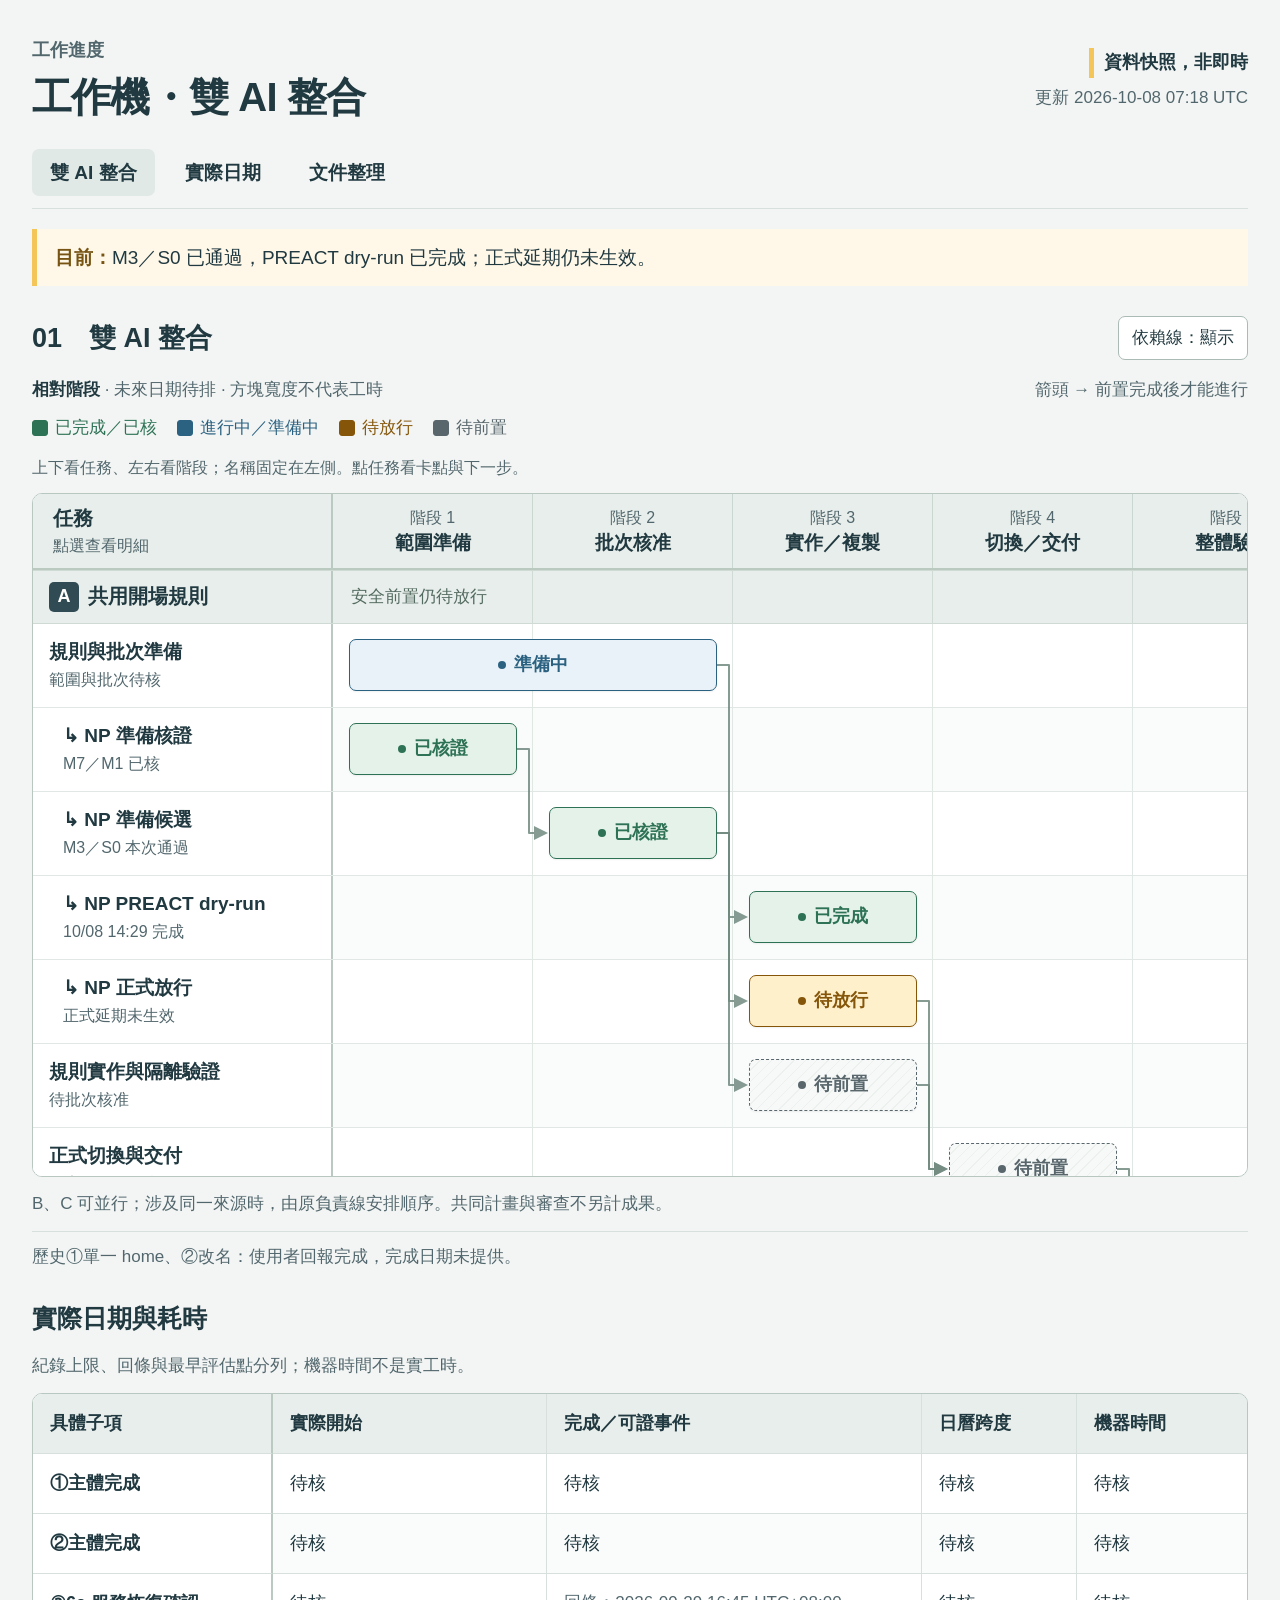
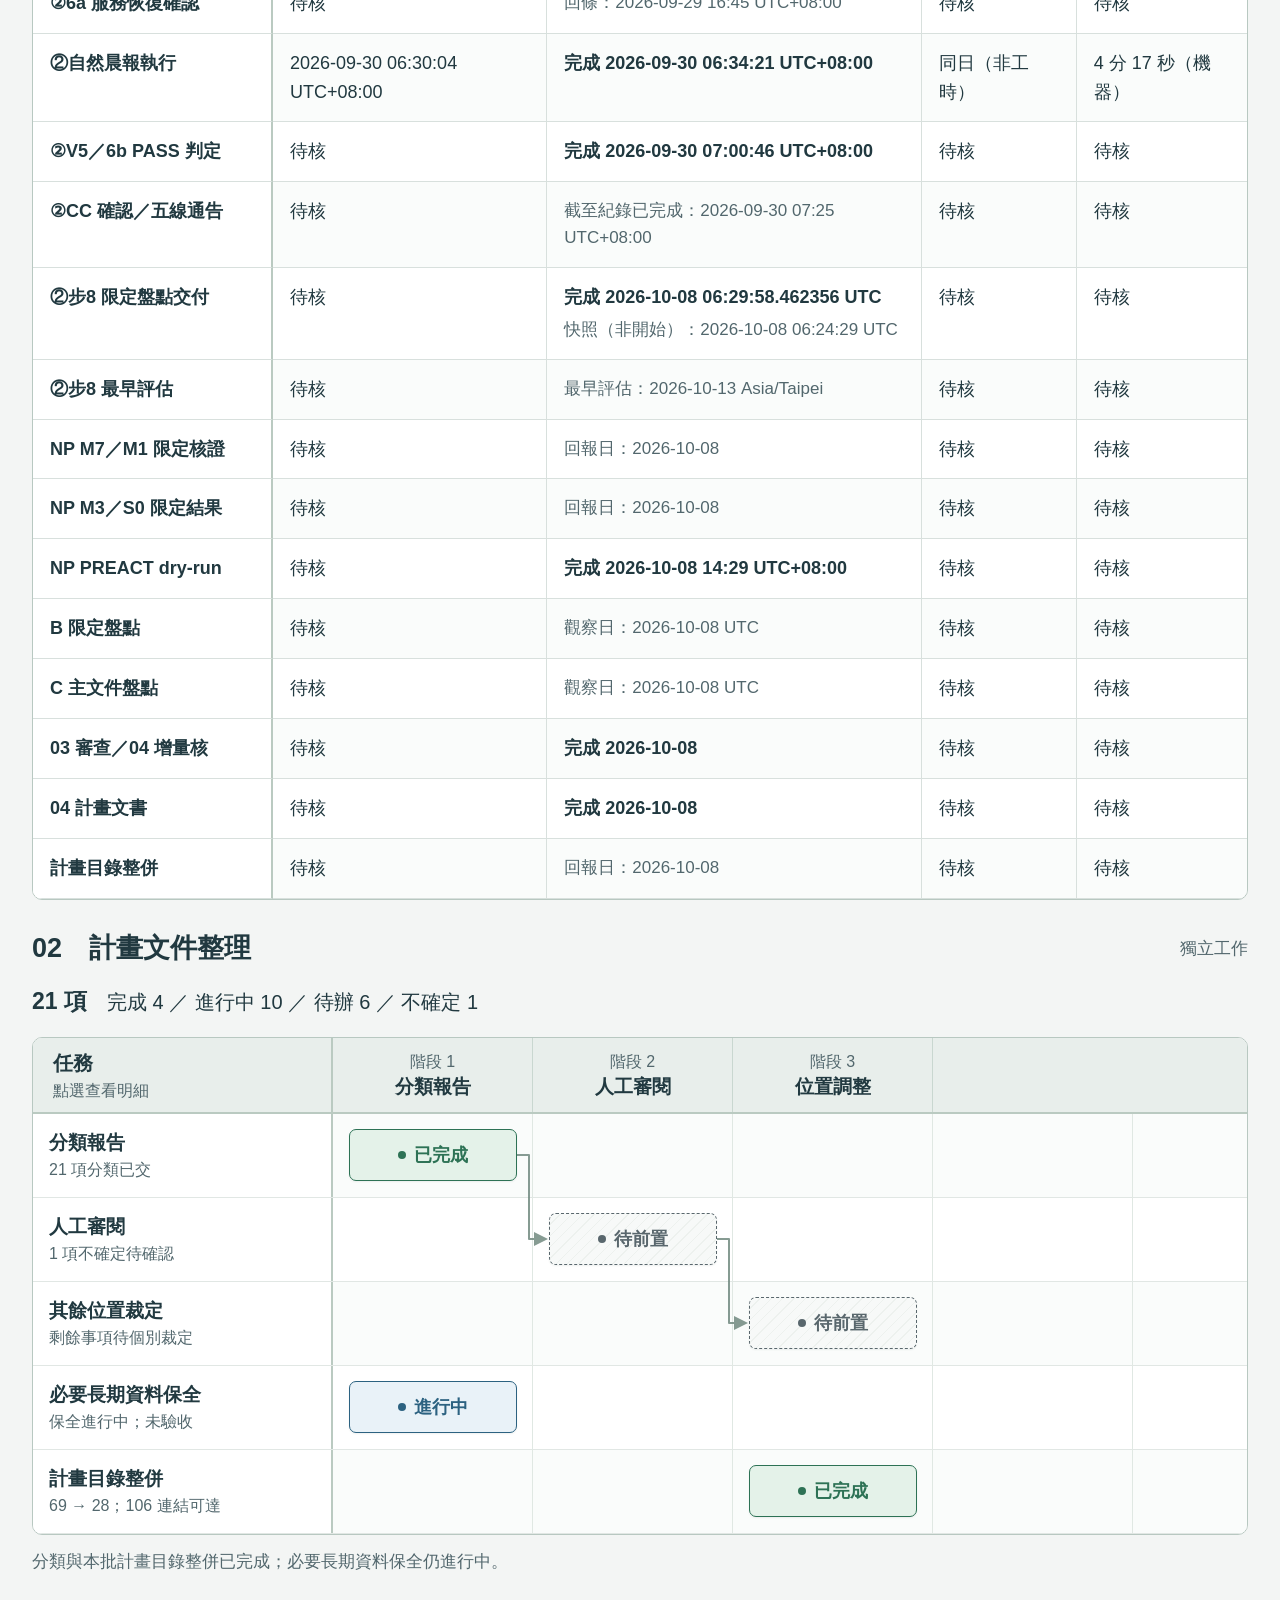
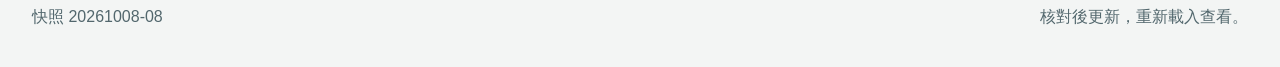
==== index.html @ adbd643a "Publish AI work gantt snapshot 20261008-08 Co-Authored-By: Claude Opus 5.5 <noreply@anthropic.com> C" ====
<!doctype html>
<html lang="zh-Hant">
<head>
<meta charset="utf-8">
<meta name="viewport" content="width=device-width,initial-scale=1">
<meta name="color-scheme" content="light">
<meta name="description" content="工作機與雙 AI 整合甘特圖，顯示任務、相對階段及前置依賴。">
<meta http-equiv="Content-Security-Policy" content="default-src 'none'; script-src 'self'; style-src 'self'; img-src 'self' data:; connect-src 'none'; base-uri 'none'; form-action 'none'; object-src 'none'">
<title>工作機・雙 AI 整合甘特圖</title>
<link rel="stylesheet" href="styles.css">
<script src="data.js" defer></script>
<script src="app.js" defer></script>
</head>
<body>
<a class="skip" href="#main">跳至甘特圖</a>
<main class="wrap" id="main">
<header class="mast"><div><p class="eyebrow">工作進度</p><h1>工作機・雙 AI 整合</h1></div><div class="snapshot"><strong>資料快照，非即時</strong><span id="updated">讀取中…</span></div></header>
<nav class="nav" aria-label="頁面段落"><a href="#integration">雙 AI 整合</a><a href="#actual-dates">實際日期</a><a href="#documents">文件整理</a></nav>
<div class="current" id="current"></div>
<section id="integration" aria-labelledby="integration-title">
<div class="section-head"><h2 id="integration-title">01　雙 AI 整合</h2><button class="line-toggle" id="line-toggle" type="button" aria-pressed="true">依賴線：顯示</button></div>
<div class="chart-guide"><p><strong>相對階段</strong> · 未來日期待排 · 方塊寬度不代表工時</p><span>箭頭 → 前置完成後才能進行</span></div>
<div class="legend" aria-label="狀態圖例"><span class="legend-done">已完成／已核</span><span class="legend-active">進行中／準備中</span><span class="legend-hold">待放行</span><span class="legend-waiting">待前置</span></div>
<p class="scroll-hint">上下看任務、左右看階段；名稱固定在左側。點任務看卡點與下一步。</p>
<div id="integration-chart" class="chart-scroll" tabindex="0" aria-label="雙 AI 整合甘特圖，可水平及垂直捲動"></div>
<p class="chart-note">B、C 可並行；涉及同一來源時，由原負責線安排順序。共同計畫與審查不另計成果。</p>
<p class="history" id="history"></p>
<div id="actual-dates" class="actual-section"><h3>實際日期與耗時</h3><p class="chart-note">紀錄上限、回條與最早評估點分列；機器時間不是實工時。</p><div id="actual-table" class="chart-scroll short-chart" tabindex="0" aria-label="已做子項的實際日期與事件，可水平捲動"></div></div>
</section>
<section id="documents" aria-labelledby="documents-title">
<div class="section-head"><h2 id="documents-title">02　計畫文件整理</h2><span class="section-status">獨立工作</span></div>
<p class="counts" id="counts"></p>
<div id="documents-chart" class="chart-scroll short-chart" tabindex="0" aria-label="計畫文件整理甘特圖，可水平捲動"></div>
<p class="chart-note">分類與本批計畫目錄整併已完成；必要長期資料保全仍進行中。</p>
</section>
<footer><span id="revision"></span><span>核對後更新，重新載入查看。</span></footer>
</main>
<dialog id="task-dialog" aria-labelledby="detail-title"><div class="dialog-head"><h2 id="detail-title"></h2><button id="close-dialog" type="button" aria-label="關閉任務明細">關閉</button></div><div id="detail-content"></div></dialog>
<noscript><p>請啟用 JavaScript 以顯示資料快照。</p></noscript>
</body>
</html>
---- styles.css ----
:root{--bg:#f3f5f4;--paper:#fff;--ink:#213940;--muted:#52676d;--line:#d8e0dd;--slate:#304b54;--gold:#f4c65a;--green:#2d7255;--green-bg:#e4f2e9;--blue:#2c6281;--blue-bg:#e9f2f8;--amber:#85560a;--amber-bg:#fff0cc;--gray:#59676d;--gray-bg:#edf1f2;--label-w:300px;--phase-w:200px;--header-h:76px;--row-h:84px;--group-h:54px;font-family:-apple-system,BlinkMacSystemFont,"PingFang TC","Noto Sans TC","Microsoft JhengHei",sans-serif;font-size:18px;line-height:1.65;color:var(--ink);background:var(--bg)}
*{box-sizing:border-box}body{margin:0}html{scroll-behavior:smooth;scroll-padding-top:22px}button,a,summary{-webkit-tap-highlight-color:transparent}button{font:inherit;cursor:pointer;color:inherit}a{color:inherit;text-decoration:none}button:focus-visible,a:focus-visible,summary:focus-visible,.chart-scroll:focus-visible{outline:3px solid #b58110;outline-offset:3px}.skip{position:absolute;top:-100px;z-index:30;background:white;padding:10px}.skip:focus{top:0}.wrap{max-width:1720px;margin:auto;padding:36px 32px}.mast{display:flex;justify-content:space-between;gap:24px;align-items:center}.eyebrow{font-size:18px;color:var(--muted);margin:0 0 4px;font-weight:600}.mast h1{font-size:40px;line-height:1.35;letter-spacing:-.8px;margin:0}.snapshot{display:flex;flex-direction:column;align-items:flex-end;gap:6px;font-size:17px;color:var(--muted)}.snapshot strong{font-size:18px;color:var(--ink);border-left:5px solid var(--gold);padding-left:10px}.nav{display:flex;gap:12px;border-bottom:1px solid var(--line);margin:25px 0 20px;padding-bottom:12px}.nav a{font-size:19px;padding:8px 18px;border-radius:7px;font-weight:650}.nav a:first-child{background:#e1e9e6}.nav a:hover{background:#e1e9e6}.current{border-left:5px solid var(--gold);background:#fff8e8;padding:13px 18px;font-size:19px}.current strong{color:#775413}section{margin-top:30px}.section-head{display:flex;align-items:center;justify-content:space-between;gap:18px}.section-head h2{font-size:27px;margin:0;line-height:1.4}.line-toggle,.dialog-head button{background:white;border:1px solid #aabbb5;border-radius:7px;padding:7px 13px;min-height:44px;font-size:17px}.line-toggle[aria-pressed=false]{background:var(--gray-bg)}.chart-guide{display:flex;justify-content:space-between;gap:15px;flex-wrap:wrap;font-size:17px;color:var(--muted);margin:16px 0 10px}.chart-guide p{margin:0}.chart-guide strong{color:var(--ink)}.legend{display:flex;gap:20px;flex-wrap:wrap;font-size:17px;margin:10px 0}.legend span{display:flex;align-items:center;gap:7px}.legend span:before{content:"";display:block;width:14px;height:14px;border-radius:3px;border:1px solid currentColor;background:currentColor}.legend-done{color:var(--green)}.legend-active{color:var(--blue)}.legend-hold{color:var(--amber)}.legend-waiting{color:var(--gray)}.scroll-hint{font-size:16px;color:var(--muted);margin:12px 0}.chart-scroll{border:1px solid #b8c8c1;border-radius:10px;background:white;overflow:auto;max-height:76vh;min-height:420px;scrollbar-color:#7d9690 #edf2ef;overscroll-behavior:contain;position:relative}.chart-canvas{position:relative;width:calc(var(--label-w) + var(--phase-w)*var(--phases));min-width:100%;isolation:isolate}.chart-header{height:var(--header-h);display:flex;position:sticky;top:0;z-index:12;background:#e8eeeb;border-bottom:2px solid #bacac1;min-width:100%}.chart-corner{position:sticky;left:0;z-index:14;background:#e8eeeb;flex:0 0 var(--label-w);width:var(--label-w);border-right:2px solid #bacac1;padding:12px 20px;display:flex;flex-direction:column;justify-content:center;line-height:1.35;font-size:20px;font-weight:750}.chart-corner small{font-size:16px;color:var(--muted);font-weight:400;margin-top:3px}.phase{width:var(--phase-w);flex:0 0 var(--phase-w);border-right:1px solid #c9d7d0;display:flex;flex-direction:column;align-items:center;justify-content:center;line-height:1.45;font-size:19px;font-weight:650}.phase small{font-size:16px;color:var(--muted);font-weight:500}.gantt-row{height:var(--row-h);display:flex;position:relative;border-bottom:1px solid #e1e7e4}.row-label{position:sticky;left:0;z-index:7;width:var(--label-w);flex:0 0 var(--label-w);border:0;border-right:2px solid #bacac1;background:#fff;padding:10px 16px;text-align:left;display:flex;flex-direction:column;justify-content:center;line-height:1.4;gap:3px;font-size:19px;font-weight:650;overflow-wrap:anywhere}.row-label small{font-size:16px;font-weight:400;color:var(--muted)}.row-label:hover{background:#f1f6f3}.row-label.nested{padding-left:30px}.row-track{position:relative;flex:1;background:repeating-linear-gradient(to right,transparent 0,transparent calc(var(--phase-w) - 1px),#e0e8e3 calc(var(--phase-w) - 1px),#e0e8e3 var(--phase-w))}.gantt-row:nth-child(even) .row-track{background-color:#fafcfb}.group-row{height:var(--group-h);background:#e8eeeb;display:flex;position:relative;border-bottom:1px solid #cfdad4;border-top:1px solid #cfdad4}.group-label{position:sticky;left:0;z-index:8;background:#e8eeeb;width:var(--label-w);flex:0 0 var(--label-w);padding:8px 16px;font-size:20px;font-weight:750;border-right:2px solid #bacac1;display:flex;align-items:center;gap:9px;white-space:nowrap}.group-label small{font-size:16px;font-weight:500;color:var(--muted)}.group-track{font-size:17px;padding:8px 18px;display:flex;align-items:center;color:#546b61;background:repeating-linear-gradient(to right,transparent 0,transparent calc(var(--phase-w) - 1px),#cfdbd4 calc(var(--phase-w) - 1px),#cfdbd4 var(--phase-w));flex:1}.group-code{background:var(--slate);color:white;font-size:18px;border-radius:5px;width:30px;height:30px;display:grid;place-items:center;flex:none}.task-bar{position:absolute;top:15px;height:52px;border:1px solid currentColor;border-radius:7px;z-index:4;font-size:18px;font-weight:700;padding:4px 12px;display:flex;align-items:center;justify-content:center;gap:8px;line-height:1.4;box-shadow:0 1px 2px #20332912}.task-bar:hover{filter:brightness(.96);box-shadow:0 2px 6px #20332924}.status-verified,.status-accepted,.status-reported,.status-done{background:var(--green-bg);color:var(--green)}.status-active,.status-preparing,.status-draft{background:var(--blue-bg);color:var(--blue)}.status-hold,.status-limited{background:var(--amber-bg);color:var(--amber)}.status-waiting{background:repeating-linear-gradient(135deg,#f7f9f8,#f7f9f8 7px,#edf1ee 7px,#edf1ee 8px);color:var(--gray);border-style:dashed}.bar-dot{height:8px;width:8px;border-radius:50%;background:currentColor;flex:none}.dependencies{position:absolute;left:var(--label-w);top:var(--header-h);pointer-events:none;z-index:3;overflow:visible}.dependency{fill:none;stroke:#718a80;stroke-width:2;stroke-linejoin:round;opacity:.85}.dependency.selected{stroke:#895900;stroke-width:3;opacity:1}.chart-canvas.lines-hidden .dependencies{display:none}.task-bar.selected{outline:3px solid #a87305;outline-offset:3px}.chart-note,.history{font-size:17px;color:var(--muted);margin:13px 0}.history{padding-top:11px;border-top:1px solid var(--line)}.counts{font-size:20px;margin:16px 0}.counts strong{font-size:23px;color:var(--ink)}.section-status{font-size:17px;color:var(--muted)}.short-chart{min-height:0;max-height:none}footer{display:flex;justify-content:space-between;gap:15px;flex-wrap:wrap;margin-top:28px;font-size:16px;color:var(--muted)}dialog{width:min(660px,calc(100vw - 30px));max-height:85vh;border:1px solid #c2d0c7;border-radius:12px;padding:25px;color:var(--ink);font-size:18px}dialog::backdrop{background:#142b3260}.dialog-head{display:flex;justify-content:space-between;align-items:flex-start;gap:18px;margin-bottom:20px}.dialog-head h2{font-size:25px;line-height:1.4;margin:0}.dialog-head button{flex:none}.detail-status{display:inline-block;border-radius:5px;padding:3px 10px;font-size:18px}.detail-summary{font-size:19px}.detail-list{display:grid;grid-template-columns:80px 1fr;gap:13px;margin:22px 0}.detail-list dt{color:var(--muted)}.detail-list dd{margin:0}.detail-list ul{padding-left:21px;margin:0}.detail-list li+li{margin-top:5px}.details-more{font-size:17px;border-top:1px solid var(--line);padding-top:15px}.details-more summary{cursor:pointer;min-height:40px}.details-more p{overflow-wrap:anywhere}.error{padding:25px;border:2px solid #a46121;background:#fff1de;font-size:20px}
@media(min-width:1600px){:root{--label-w:340px;--phase-w:210px}}
@media(max-width:760px){:root{--label-w:224px;--phase-w:180px;--row-h:92px;--group-h:54px;--header-h:78px}.wrap{padding:24px 15px}.mast{display:block}.mast h1{font-size:32px}.eyebrow{font-size:17px}.snapshot{align-items:flex-start;margin-top:16px;font-size:16px}.snapshot strong{font-size:17px}.nav{margin:20px 0 16px;gap:4px}.nav a{font-size:18px;padding:7px 13px}.current{font-size:18px;padding:12px 14px}.section-head h2{font-size:23px}.line-toggle{font-size:16px;padding:7px 9px}.chart-guide{font-size:17px;gap:6px}.legend{font-size:16px;gap:10px 16px}.scroll-hint{font-size:16px}.chart-scroll{max-height:72vh;min-height:380px}.chart-corner{font-size:19px;padding:10px 14px}.row-label{font-size:18px;padding:10px 12px}.row-label small{font-size:16px}.row-label.nested{padding-left:22px}.group-label{font-size:18px;padding:8px 12px;gap:7px}.group-label small{font-size:16px}.group-code{font-size:17px;width:25px;height:27px}.group-track{font-size:17px}.phase{font-size:18px}.task-bar{font-size:18px;top:19px}.counts{font-size:19px}.counts strong{font-size:21px}.chart-note,.history{font-size:17px}.short-chart{min-height:0;max-height:none}.dialog-head h2{font-size:23px}dialog{padding:20px;font-size:18px}.detail-list{grid-template-columns:68px 1fr;gap:11px}.section-status{font-size:16px}}
@media(max-width:370px){:root{--label-w:198px}.mast h1{font-size:29px}.section-head{flex-wrap:wrap}.row-label{font-size:18px}.group-label{font-size:17px}.group-label small{display:none}}
@media(prefers-reduced-motion:reduce){html{scroll-behavior:auto}}
@media print{.wrap{padding:0}.nav,.line-toggle,.scroll-hint{display:none}.chart-scroll{overflow:visible;max-height:none;border-radius:0}.chart-canvas{min-width:0}.wrap{width:1500px}.mast h1{font-size:30px}body{background:white}dialog{display:none}}

.actual-section{margin-top:27px}.actual-section h3{font-size:25px;margin:0 0 8px}.dates-table{border-collapse:separate;border-spacing:0;width:100%;min-width:1360px;font-size:18px}.dates-table th,.dates-table td{padding:15px 17px;text-align:left;vertical-align:top;border-right:1px solid var(--line);border-bottom:1px solid var(--line);line-height:1.6}.dates-table thead th{background:#e8eeeb;font-size:18px;font-weight:700}.dates-table th:first-child{position:sticky;left:0;z-index:2;background:#fff;min-width:240px;width:240px;border-right:2px solid #bacac1}.dates-table thead th:first-child{background:#e8eeeb;z-index:3}.dates-table th button{font-size:18px;font-weight:650;border:0;background:none;padding:0;text-align:left;line-height:1.55}.dates-table td:nth-child(2){min-width:235px}.dates-table td:nth-child(3){min-width:340px;overflow-wrap:anywhere}.dates-table td:nth-child(4),.dates-table td:nth-child(5),.dates-table td:nth-child(6){min-width:145px}.dates-table tr:nth-child(even) td{background:#fafcfb}.date-event{display:block;margin-top:5px;font-size:17px;color:var(--muted)}.date-event:first-child{margin-top:0}.dates-table strong{font-weight:600}@media(max-width:760px){.dates-table th:first-child{min-width:210px;width:210px}.dates-table th,.dates-table td{padding:13px 14px}.actual-section h3{font-size:23px}.nav{flex-wrap:wrap}}
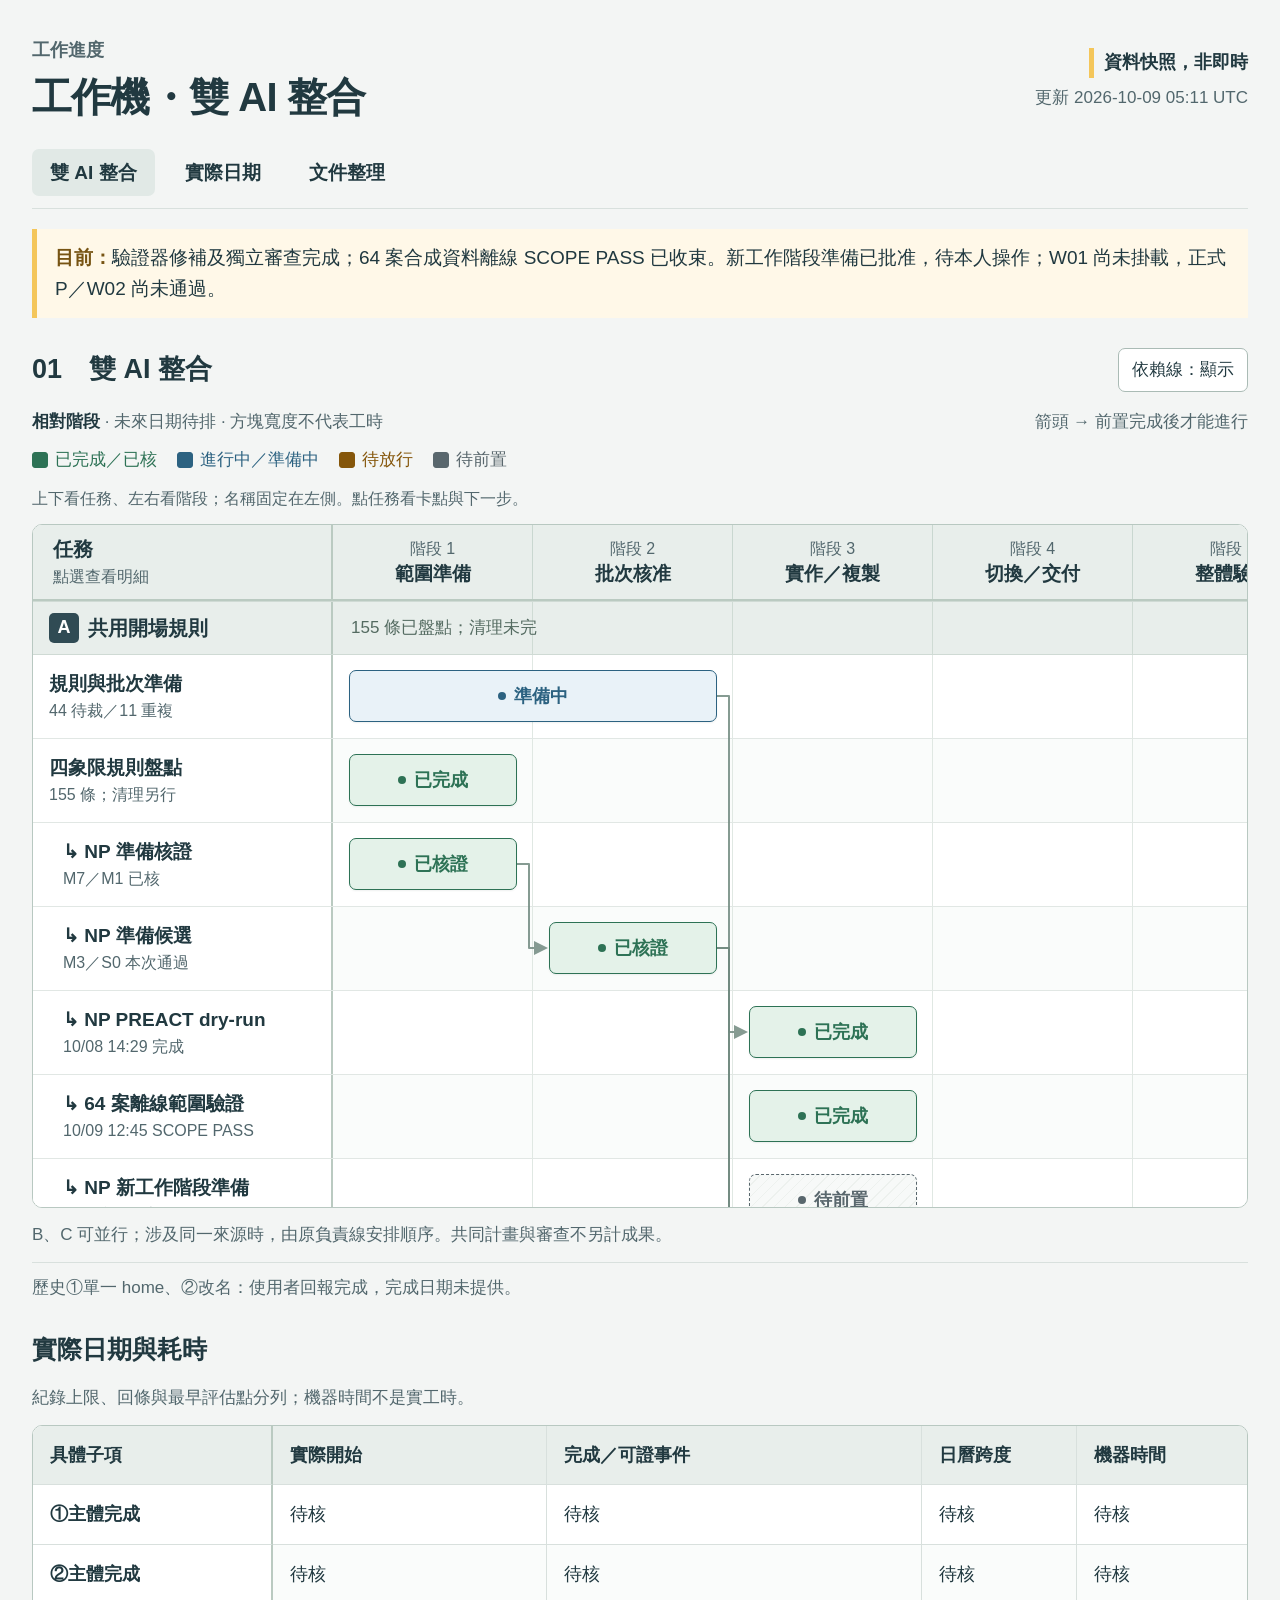
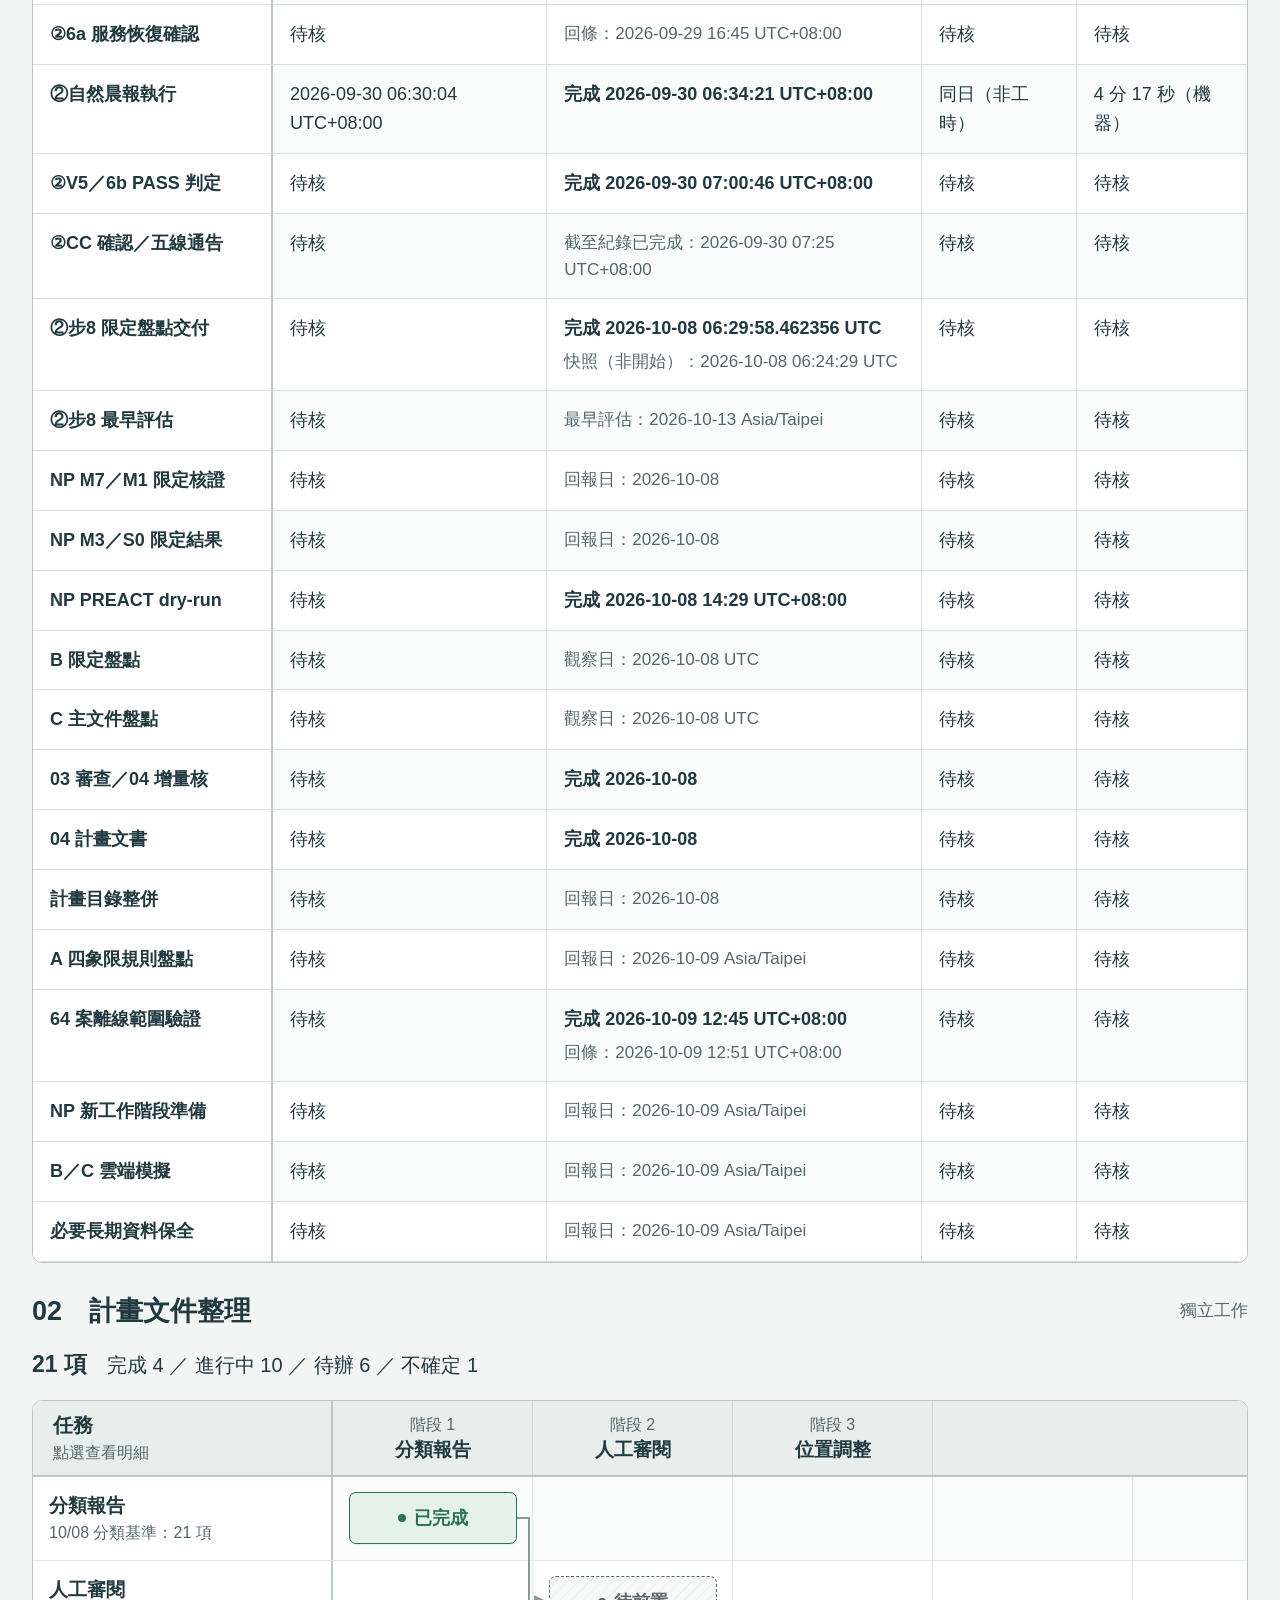
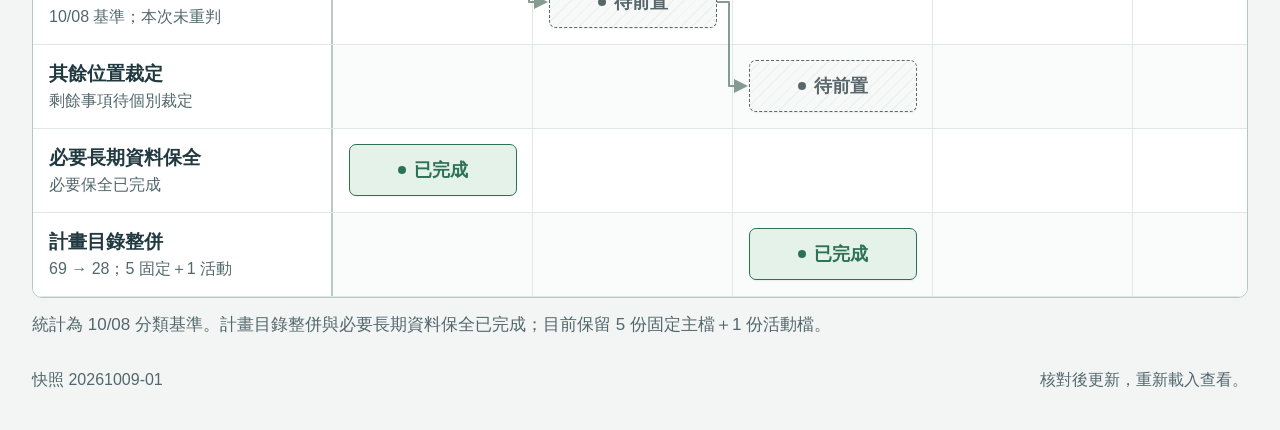
==== commit 173b744c: "Update public progress snapshot for October 9" ====
--- a/index.html
+++ b/index.html
@@ -31,7 +31,7 @@
 <div class="section-head"><h2 id="documents-title">02　計畫文件整理</h2><span class="section-status">獨立工作</span></div>
 <p class="counts" id="counts"></p>
 <div id="documents-chart" class="chart-scroll short-chart" tabindex="0" aria-label="計畫文件整理甘特圖，可水平捲動"></div>
-<p class="chart-note">分類與本批計畫目錄整併已完成；必要長期資料保全仍進行中。</p>
+<p class="chart-note">統計為 10/08 分類基準。計畫目錄整併與必要長期資料保全已完成；目前保留 5 份固定主檔＋1 份活動檔。</p>
 </section>
 <footer><span id="revision"></span><span>核對後更新，重新載入查看。</span></footer>
 </main>
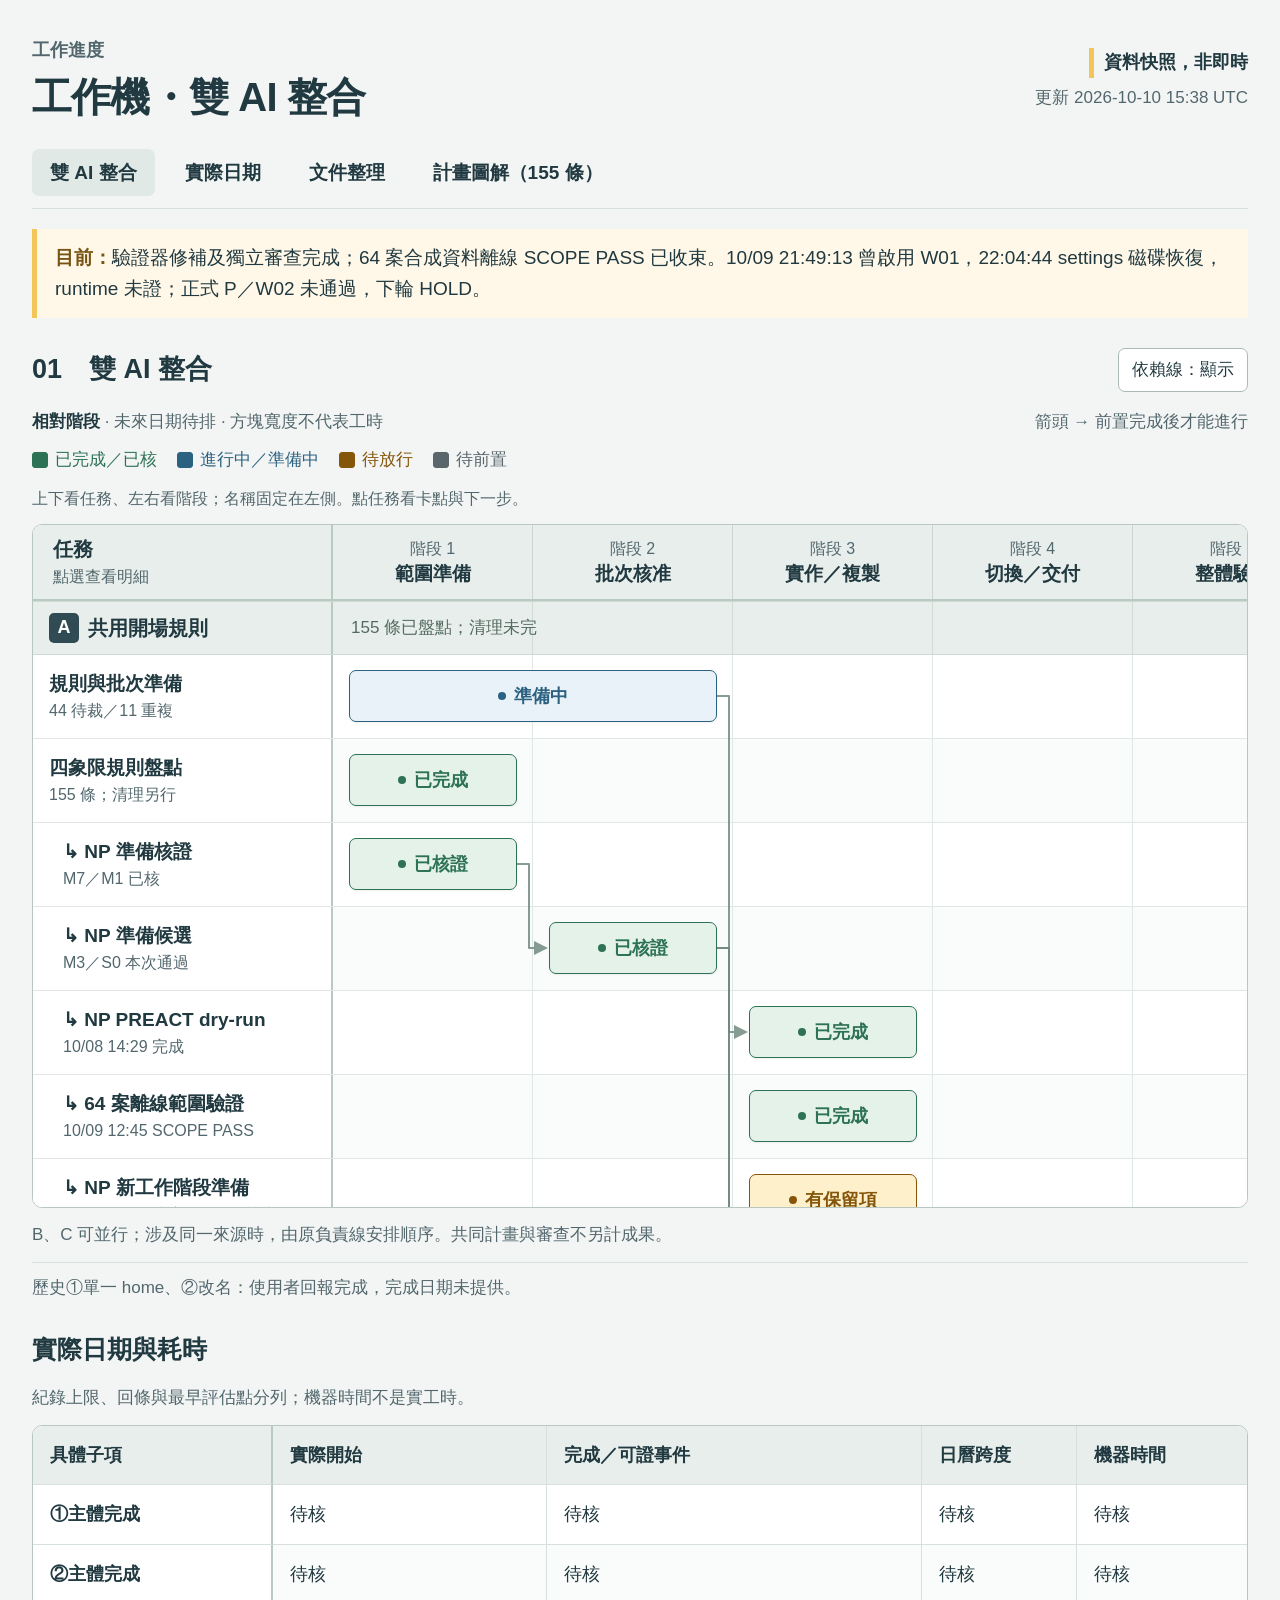
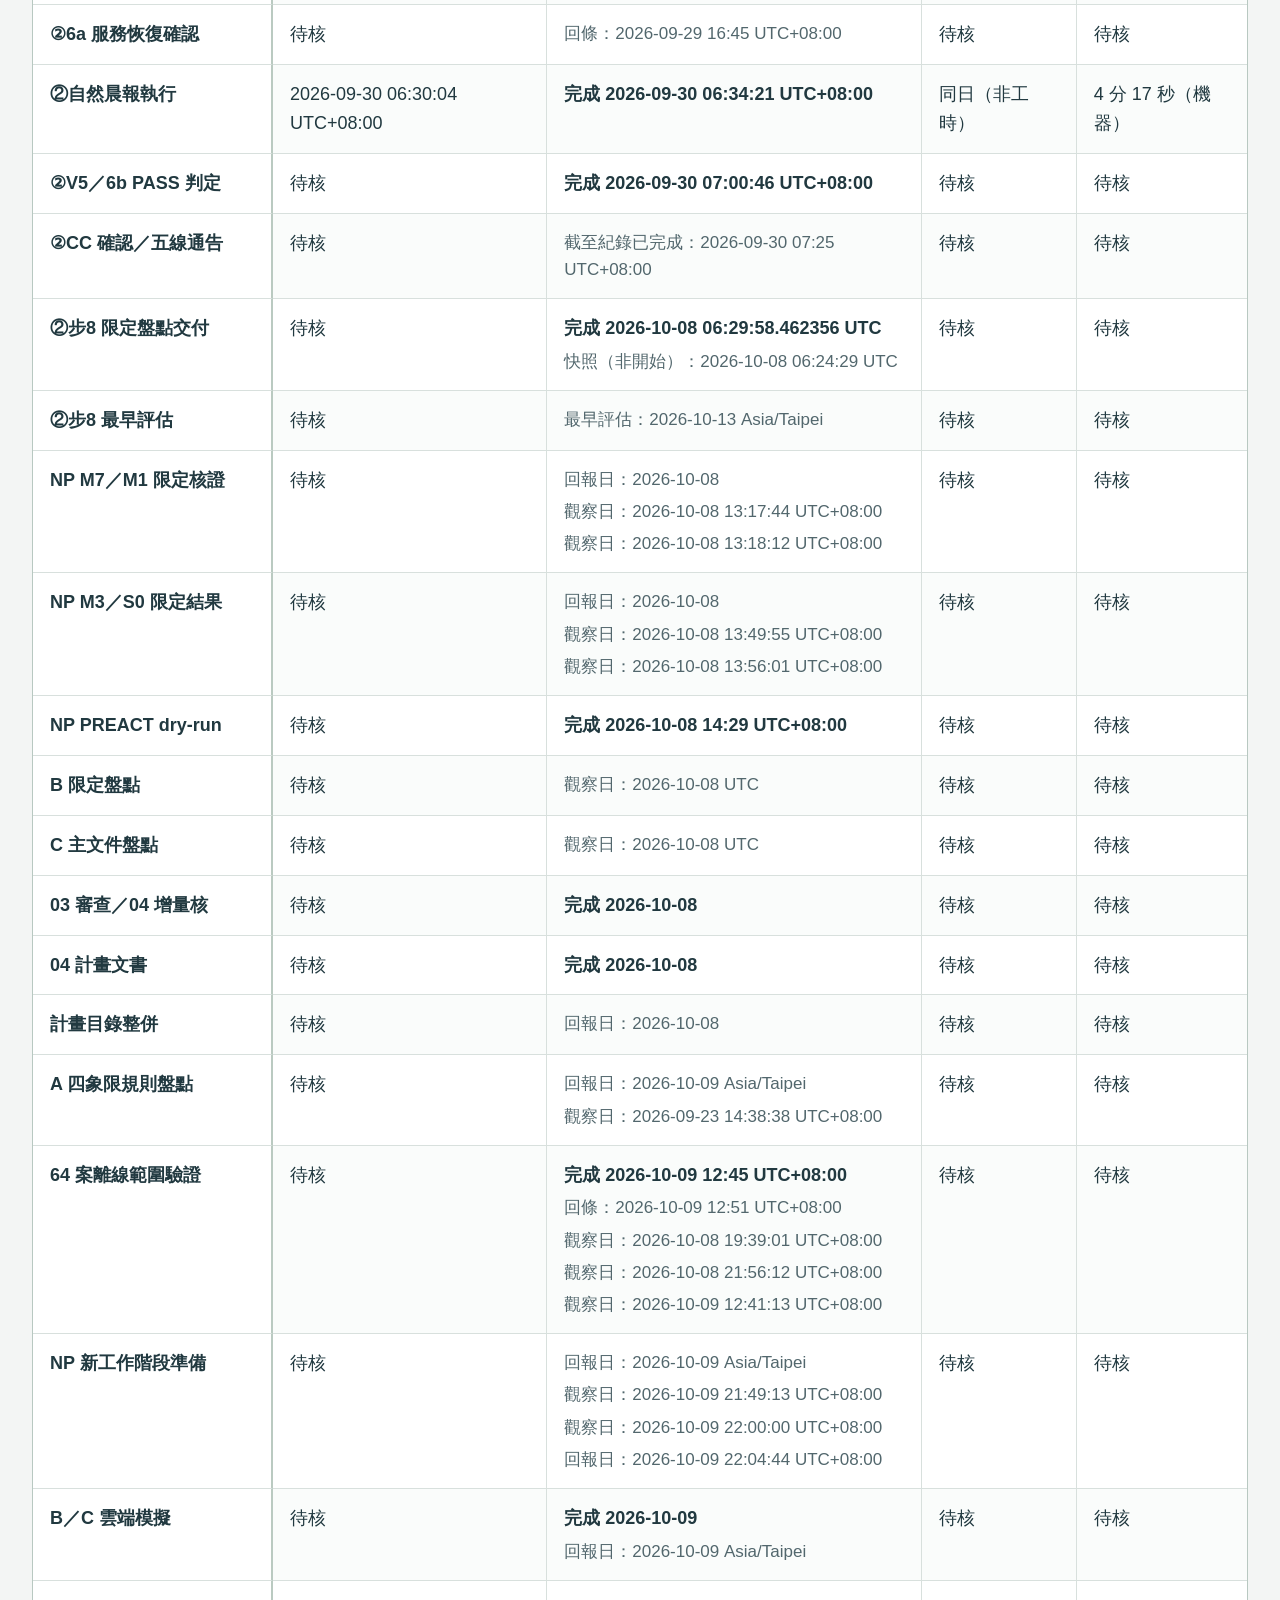
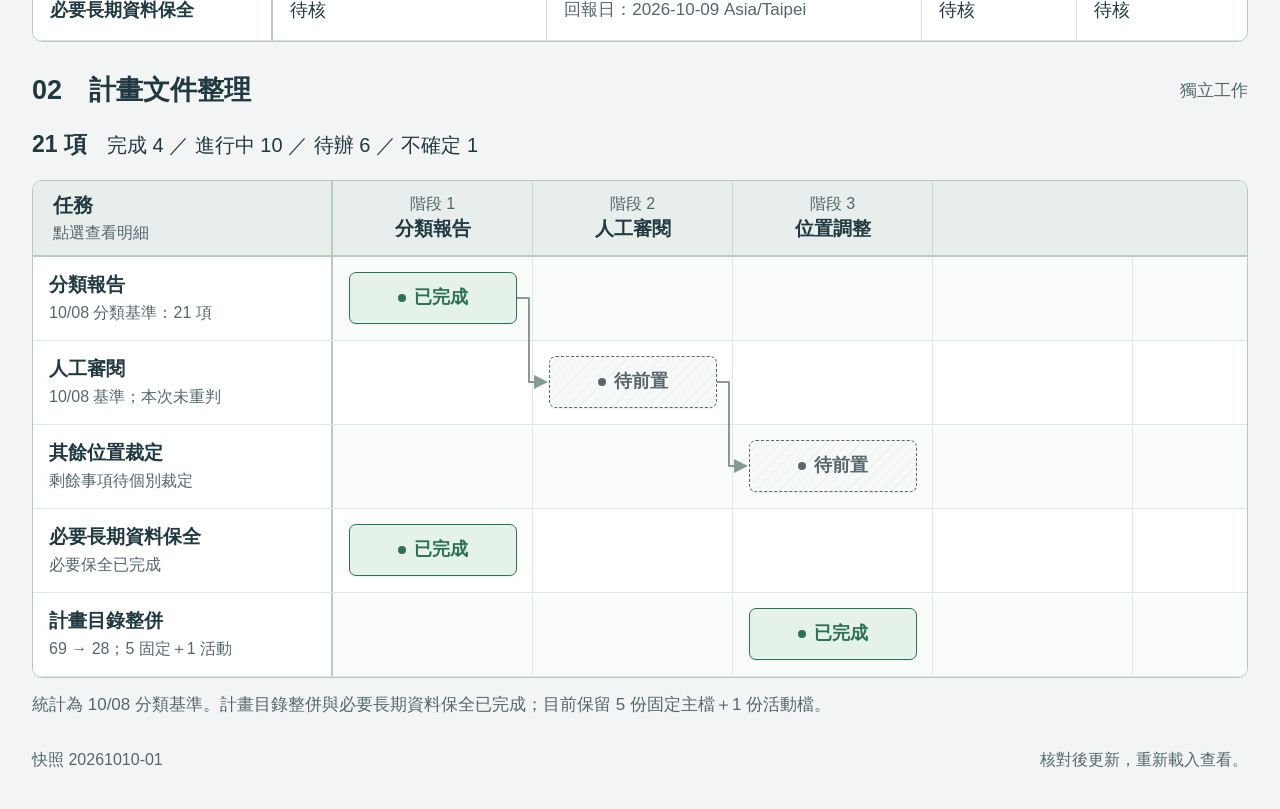
==== commit dfa81bfa: "feat: 新增 ai-integration 計畫圖解子頁與甘特入口 Co-Authored-By: Claude Code <noreply@anthropic.com> Claude-Sessi" ====
--- a/index.html
+++ b/index.html
@@ -15,7 +15,7 @@
 <a class="skip" href="#main">跳至甘特圖</a>
 <main class="wrap" id="main">
 <header class="mast"><div><p class="eyebrow">工作進度</p><h1>工作機・雙 AI 整合</h1></div><div class="snapshot"><strong>資料快照，非即時</strong><span id="updated">讀取中…</span></div></header>
-<nav class="nav" aria-label="頁面段落"><a href="#integration">雙 AI 整合</a><a href="#actual-dates">實際日期</a><a href="#documents">文件整理</a></nav>
+<nav class="nav" aria-label="頁面段落"><a href="#integration">雙 AI 整合</a><a href="#actual-dates">實際日期</a><a href="#documents">文件整理</a><a href="ai-integration/">計畫圖解（155 條）</a></nav>
 <div class="current" id="current"></div>
 <section id="integration" aria-labelledby="integration-title">
 <div class="section-head"><h2 id="integration-title">01　雙 AI 整合</h2><button class="line-toggle" id="line-toggle" type="button" aria-pressed="true">依賴線：顯示</button></div>
--- a/styles.css
+++ b/styles.css
@@ -1,9 +1,73 @@
 :root{--bg:#f3f5f4;--paper:#fff;--ink:#213940;--muted:#52676d;--line:#d8e0dd;--slate:#304b54;--gold:#f4c65a;--green:#2d7255;--green-bg:#e4f2e9;--blue:#2c6281;--blue-bg:#e9f2f8;--amber:#85560a;--amber-bg:#fff0cc;--gray:#59676d;--gray-bg:#edf1f2;--label-w:300px;--phase-w:200px;--header-h:76px;--row-h:84px;--group-h:54px;font-family:-apple-system,BlinkMacSystemFont,"PingFang TC","Noto Sans TC","Microsoft JhengHei",sans-serif;font-size:18px;line-height:1.65;color:var(--ink);background:var(--bg)}
 *{box-sizing:border-box}body{margin:0}html{scroll-behavior:smooth;scroll-padding-top:22px}button,a,summary{-webkit-tap-highlight-color:transparent}button{font:inherit;cursor:pointer;color:inherit}a{color:inherit;text-decoration:none}button:focus-visible,a:focus-visible,summary:focus-visible,.chart-scroll:focus-visible{outline:3px solid #b58110;outline-offset:3px}.skip{position:absolute;top:-100px;z-index:30;background:white;padding:10px}.skip:focus{top:0}.wrap{max-width:1720px;margin:auto;padding:36px 32px}.mast{display:flex;justify-content:space-between;gap:24px;align-items:center}.eyebrow{font-size:18px;color:var(--muted);margin:0 0 4px;font-weight:600}.mast h1{font-size:40px;line-height:1.35;letter-spacing:-.8px;margin:0}.snapshot{display:flex;flex-direction:column;align-items:flex-end;gap:6px;font-size:17px;color:var(--muted)}.snapshot strong{font-size:18px;color:var(--ink);border-left:5px solid var(--gold);padding-left:10px}.nav{display:flex;gap:12px;border-bottom:1px solid var(--line);margin:25px 0 20px;padding-bottom:12px}.nav a{font-size:19px;padding:8px 18px;border-radius:7px;font-weight:650}.nav a:first-child{background:#e1e9e6}.nav a:hover{background:#e1e9e6}.current{border-left:5px solid var(--gold);background:#fff8e8;padding:13px 18px;font-size:19px}.current strong{color:#775413}section{margin-top:30px}.section-head{display:flex;align-items:center;justify-content:space-between;gap:18px}.section-head h2{font-size:27px;margin:0;line-height:1.4}.line-toggle,.dialog-head button{background:white;border:1px solid #aabbb5;border-radius:7px;padding:7px 13px;min-height:44px;font-size:17px}.line-toggle[aria-pressed=false]{background:var(--gray-bg)}.chart-guide{display:flex;justify-content:space-between;gap:15px;flex-wrap:wrap;font-size:17px;color:var(--muted);margin:16px 0 10px}.chart-guide p{margin:0}.chart-guide strong{color:var(--ink)}.legend{display:flex;gap:20px;flex-wrap:wrap;font-size:17px;margin:10px 0}.legend span{display:flex;align-items:center;gap:7px}.legend span:before{content:"";display:block;width:14px;height:14px;border-radius:3px;border:1px solid currentColor;background:currentColor}.legend-done{color:var(--green)}.legend-active{color:var(--blue)}.legend-hold{color:var(--amber)}.legend-waiting{color:var(--gray)}.scroll-hint{font-size:16px;color:var(--muted);margin:12px 0}.chart-scroll{border:1px solid #b8c8c1;border-radius:10px;background:white;overflow:auto;max-height:76vh;min-height:420px;scrollbar-color:#7d9690 #edf2ef;overscroll-behavior:contain;position:relative}.chart-canvas{position:relative;width:calc(var(--label-w) + var(--phase-w)*var(--phases));min-width:100%;isolation:isolate}.chart-header{height:var(--header-h);display:flex;position:sticky;top:0;z-index:12;background:#e8eeeb;border-bottom:2px solid #bacac1;min-width:100%}.chart-corner{position:sticky;left:0;z-index:14;background:#e8eeeb;flex:0 0 var(--label-w);width:var(--label-w);border-right:2px solid #bacac1;padding:12px 20px;display:flex;flex-direction:column;justify-content:center;line-height:1.35;font-size:20px;font-weight:750}.chart-corner small{font-size:16px;color:var(--muted);font-weight:400;margin-top:3px}.phase{width:var(--phase-w);flex:0 0 var(--phase-w);border-right:1px solid #c9d7d0;display:flex;flex-direction:column;align-items:center;justify-content:center;line-height:1.45;font-size:19px;font-weight:650}.phase small{font-size:16px;color:var(--muted);font-weight:500}.gantt-row{height:var(--row-h);display:flex;position:relative;border-bottom:1px solid #e1e7e4}.row-label{position:sticky;left:0;z-index:7;width:var(--label-w);flex:0 0 var(--label-w);border:0;border-right:2px solid #bacac1;background:#fff;padding:10px 16px;text-align:left;display:flex;flex-direction:column;justify-content:center;line-height:1.4;gap:3px;font-size:19px;font-weight:650;overflow-wrap:anywhere}.row-label small{font-size:16px;font-weight:400;color:var(--muted)}.row-label:hover{background:#f1f6f3}.row-label.nested{padding-left:30px}.row-track{position:relative;flex:1;background:repeating-linear-gradient(to right,transparent 0,transparent calc(var(--phase-w) - 1px),#e0e8e3 calc(var(--phase-w) - 1px),#e0e8e3 var(--phase-w))}.gantt-row:nth-child(even) .row-track{background-color:#fafcfb}.group-row{height:var(--group-h);background:#e8eeeb;display:flex;position:relative;border-bottom:1px solid #cfdad4;border-top:1px solid #cfdad4}.group-label{position:sticky;left:0;z-index:8;background:#e8eeeb;width:var(--label-w);flex:0 0 var(--label-w);padding:8px 16px;font-size:20px;font-weight:750;border-right:2px solid #bacac1;display:flex;align-items:center;gap:9px;white-space:nowrap}.group-label small{font-size:16px;font-weight:500;color:var(--muted)}.group-track{font-size:17px;padding:8px 18px;display:flex;align-items:center;color:#546b61;background:repeating-linear-gradient(to right,transparent 0,transparent calc(var(--phase-w) - 1px),#cfdbd4 calc(var(--phase-w) - 1px),#cfdbd4 var(--phase-w));flex:1}.group-code{background:var(--slate);color:white;font-size:18px;border-radius:5px;width:30px;height:30px;display:grid;place-items:center;flex:none}.task-bar{position:absolute;top:15px;height:52px;border:1px solid currentColor;border-radius:7px;z-index:4;font-size:18px;font-weight:700;padding:4px 12px;display:flex;align-items:center;justify-content:center;gap:8px;line-height:1.4;box-shadow:0 1px 2px #20332912}.task-bar:hover{filter:brightness(.96);box-shadow:0 2px 6px #20332924}.status-verified,.status-accepted,.status-reported,.status-done{background:var(--green-bg);color:var(--green)}.status-active,.status-preparing,.status-draft{background:var(--blue-bg);color:var(--blue)}.status-hold,.status-limited{background:var(--amber-bg);color:var(--amber)}.status-waiting{background:repeating-linear-gradient(135deg,#f7f9f8,#f7f9f8 7px,#edf1ee 7px,#edf1ee 8px);color:var(--gray);border-style:dashed}.bar-dot{height:8px;width:8px;border-radius:50%;background:currentColor;flex:none}.dependencies{position:absolute;left:var(--label-w);top:var(--header-h);pointer-events:none;z-index:3;overflow:visible}.dependency{fill:none;stroke:#718a80;stroke-width:2;stroke-linejoin:round;opacity:.85}.dependency.selected{stroke:#895900;stroke-width:3;opacity:1}.chart-canvas.lines-hidden .dependencies{display:none}.task-bar.selected{outline:3px solid #a87305;outline-offset:3px}.chart-note,.history{font-size:17px;color:var(--muted);margin:13px 0}.history{padding-top:11px;border-top:1px solid var(--line)}.counts{font-size:20px;margin:16px 0}.counts strong{font-size:23px;color:var(--ink)}.section-status{font-size:17px;color:var(--muted)}.short-chart{min-height:0;max-height:none}footer{display:flex;justify-content:space-between;gap:15px;flex-wrap:wrap;margin-top:28px;font-size:16px;color:var(--muted)}dialog{width:min(660px,calc(100vw - 30px));max-height:85vh;border:1px solid #c2d0c7;border-radius:12px;padding:25px;color:var(--ink);font-size:18px}dialog::backdrop{background:#142b3260}.dialog-head{display:flex;justify-content:space-between;align-items:flex-start;gap:18px;margin-bottom:20px}.dialog-head h2{font-size:25px;line-height:1.4;margin:0}.dialog-head button{flex:none}.detail-status{display:inline-block;border-radius:5px;padding:3px 10px;font-size:18px}.detail-summary{font-size:19px}.detail-list{display:grid;grid-template-columns:80px 1fr;gap:13px;margin:22px 0}.detail-list dt{color:var(--muted)}.detail-list dd{margin:0}.detail-list ul{padding-left:21px;margin:0}.detail-list li+li{margin-top:5px}.details-more{font-size:17px;border-top:1px solid var(--line);padding-top:15px}.details-more summary{cursor:pointer;min-height:40px}.details-more p{overflow-wrap:anywhere}.error{padding:25px;border:2px solid #a46121;background:#fff1de;font-size:20px}
 @media(min-width:1600px){:root{--label-w:340px;--phase-w:210px}}
-@media(max-width:760px){:root{--label-w:224px;--phase-w:180px;--row-h:92px;--group-h:54px;--header-h:78px}.wrap{padding:24px 15px}.mast{display:block}.mast h1{font-size:32px}.eyebrow{font-size:17px}.snapshot{align-items:flex-start;margin-top:16px;font-size:16px}.snapshot strong{font-size:17px}.nav{margin:20px 0 16px;gap:4px}.nav a{font-size:18px;padding:7px 13px}.current{font-size:18px;padding:12px 14px}.section-head h2{font-size:23px}.line-toggle{font-size:16px;padding:7px 9px}.chart-guide{font-size:17px;gap:6px}.legend{font-size:16px;gap:10px 16px}.scroll-hint{font-size:16px}.chart-scroll{max-height:72vh;min-height:380px}.chart-corner{font-size:19px;padding:10px 14px}.row-label{font-size:18px;padding:10px 12px}.row-label small{font-size:16px}.row-label.nested{padding-left:22px}.group-label{font-size:18px;padding:8px 12px;gap:7px}.group-label small{font-size:16px}.group-code{font-size:17px;width:25px;height:27px}.group-track{font-size:17px}.phase{font-size:18px}.task-bar{font-size:18px;top:19px}.counts{font-size:19px}.counts strong{font-size:21px}.chart-note,.history{font-size:17px}.short-chart{min-height:0;max-height:none}.dialog-head h2{font-size:23px}dialog{padding:20px;font-size:18px}.detail-list{grid-template-columns:68px 1fr;gap:11px}.section-status{font-size:16px}}
-@media(max-width:370px){:root{--label-w:198px}.mast h1{font-size:29px}.section-head{flex-wrap:wrap}.row-label{font-size:18px}.group-label{font-size:17px}.group-label small{display:none}}
 @media(prefers-reduced-motion:reduce){html{scroll-behavior:auto}}
 @media print{.wrap{padding:0}.nav,.line-toggle,.scroll-hint{display:none}.chart-scroll{overflow:visible;max-height:none;border-radius:0}.chart-canvas{min-width:0}.wrap{width:1500px}.mast h1{font-size:30px}body{background:white}dialog{display:none}}
 
-.actual-section{margin-top:27px}.actual-section h3{font-size:25px;margin:0 0 8px}.dates-table{border-collapse:separate;border-spacing:0;width:100%;min-width:1360px;font-size:18px}.dates-table th,.dates-table td{padding:15px 17px;text-align:left;vertical-align:top;border-right:1px solid var(--line);border-bottom:1px solid var(--line);line-height:1.6}.dates-table thead th{background:#e8eeeb;font-size:18px;font-weight:700}.dates-table th:first-child{position:sticky;left:0;z-index:2;background:#fff;min-width:240px;width:240px;border-right:2px solid #bacac1}.dates-table thead th:first-child{background:#e8eeeb;z-index:3}.dates-table th button{font-size:18px;font-weight:650;border:0;background:none;padding:0;text-align:left;line-height:1.55}.dates-table td:nth-child(2){min-width:235px}.dates-table td:nth-child(3){min-width:340px;overflow-wrap:anywhere}.dates-table td:nth-child(4),.dates-table td:nth-child(5),.dates-table td:nth-child(6){min-width:145px}.dates-table tr:nth-child(even) td{background:#fafcfb}.date-event{display:block;margin-top:5px;font-size:17px;color:var(--muted)}.date-event:first-child{margin-top:0}.dates-table strong{font-weight:600}@media(max-width:760px){.dates-table th:first-child{min-width:210px;width:210px}.dates-table th,.dates-table td{padding:13px 14px}.actual-section h3{font-size:23px}.nav{flex-wrap:wrap}}
+.actual-section{margin-top:27px}.actual-section h3{font-size:25px;margin:0 0 8px}.dates-table{border-collapse:separate;border-spacing:0;width:100%;min-width:1360px;font-size:18px}.dates-table th,.dates-table td{padding:15px 17px;text-align:left;vertical-align:top;border-right:1px solid var(--line);border-bottom:1px solid var(--line);line-height:1.6}.dates-table thead th{background:#e8eeeb;font-size:18px;font-weight:700}.dates-table th:first-child{position:sticky;left:0;z-index:2;background:#fff;min-width:240px;width:240px;border-right:2px solid #bacac1}.dates-table thead th:first-child{background:#e8eeeb;z-index:3}.dates-table th button{font-size:18px;font-weight:650;border:0;background:none;padding:0;text-align:left;line-height:1.55}.dates-table td:nth-child(2){min-width:235px}.dates-table td:nth-child(3){min-width:340px;overflow-wrap:anywhere}.dates-table td:nth-child(4),.dates-table td:nth-child(5),.dates-table td:nth-child(6){min-width:145px}.dates-table tr:nth-child(even) td{background:#fafcfb}.date-event{display:block;margin-top:5px;font-size:17px;color:var(--muted)}.date-event:first-child{margin-top:0}.dates-table strong{font-weight:600}
+
+/* Compact phone layout; keep full task notes and 44px touch targets. */
+@media screen and (max-width:760px){
+  :root{--label-w:100px;--phase-w:92px;--row-h:46px;--group-h:32px;--header-h:42px;font-size:12px}
+  .wrap{padding:12px 10px}
+  .mast{display:block}
+  .mast h1{font-size:19px;letter-spacing:-.3px}
+  .eyebrow{font-size:11px}
+  .snapshot{align-items:flex-start;margin-top:6px;gap:2px;font-size:11px}
+  .snapshot strong{font-size:12px}
+  .nav{margin:12px 0 8px;gap:4px;flex-wrap:wrap;padding-bottom:6px}
+  .nav a{font-size:12px;padding:5px 8px;min-height:32px}
+  .current{font-size:12px;padding:6px 9px;line-height:1.4}
+  section{margin-top:16px}
+  .section-head{gap:10px}
+  .section-head h2{font-size:15px}
+  .line-toggle{font-size:11px;padding:4px 7px;flex:none}
+  .chart-guide{font-size:11px;gap:2px;margin:6px 0 4px}
+  .legend{font-size:11px;gap:3px 8px;margin:4px 0}
+  .legend span{gap:5px}
+  .legend span:before{width:10px;height:10px}
+  .scroll-hint{font-size:11px;margin:4px 0}
+  .chart-scroll{max-height:70vh;min-height:300px;border-radius:6px}
+  .chart-corner{font-size:11px;padding:4px 6px}
+  .chart-corner small,.phase small{font-size:10px}
+  .phase{font-size:11px;line-height:1.25}
+  .gantt-row{height:auto;min-height:var(--row-h)}
+  .row-label{font-size:11px;padding:4px 6px;line-height:1.25;gap:1px;min-height:var(--row-h)}
+  .row-label small{font-size:10px;line-height:1.25}
+  .row-label.nested{padding-left:11px}
+  .group-label{font-size:11px;padding:3px 5px;gap:4px}
+  .group-label small{font-size:10px}
+  .group-code{font-size:11px;width:18px;height:20px}
+  .group-track{font-size:11px;padding:3px 6px}
+  .task-bar{font-size:11px;top:50%;transform:translateY(-50%);height:30px;padding:2px 5px;gap:4px}
+  .bar-dot{width:5px;height:5px}
+  .counts{font-size:12px;margin:6px 0}
+  .counts strong{font-size:14px}
+  .chart-note,.history{font-size:11px;margin:6px 0}
+  .short-chart{min-height:0;max-height:none}
+  .section-status{font-size:11px}
+  .actual-section{margin-top:16px}
+  .actual-section h3{font-size:14px}
+  .dates-table{width:680px;min-width:680px;table-layout:fixed;font-size:11px}
+  .dates-table th,.dates-table td{padding:4px 6px;line-height:1.3;overflow-wrap:anywhere}
+  .dates-table thead th{font-size:11px}
+  .dates-table th:first-child{min-width:96px;width:96px}
+  .dates-table th:nth-child(2),.dates-table td:nth-child(2){min-width:0;width:120px}
+  .dates-table th:nth-child(3),.dates-table td:nth-child(3){min-width:0;width:190px}
+  .dates-table th:nth-child(n+4),.dates-table td:nth-child(n+4){min-width:0;width:92px}
+  .dates-table th button{font-size:11px;line-height:1.25;min-height:28px;width:100%}
+  .date-event{font-size:10px}
+  dialog{padding:12px;font-size:13px}
+  .dialog-head{gap:12px;margin-bottom:16px}
+  .dialog-head h2{font-size:16px}
+  .detail-list{grid-template-columns:56px 1fr;gap:8px}
+  .detail-status,.detail-summary{font-size:13px}
+  .details-more{font-size:12px}
+  .details-more summary{min-height:36px}
+  footer{font-size:11px;margin-top:12px}
+}
+@media screen and (max-width:370px){
+  :root{--label-w:92px;--phase-w:86px}
+  .mast h1{font-size:18px}
+  .section-head{flex-wrap:wrap}
+}
